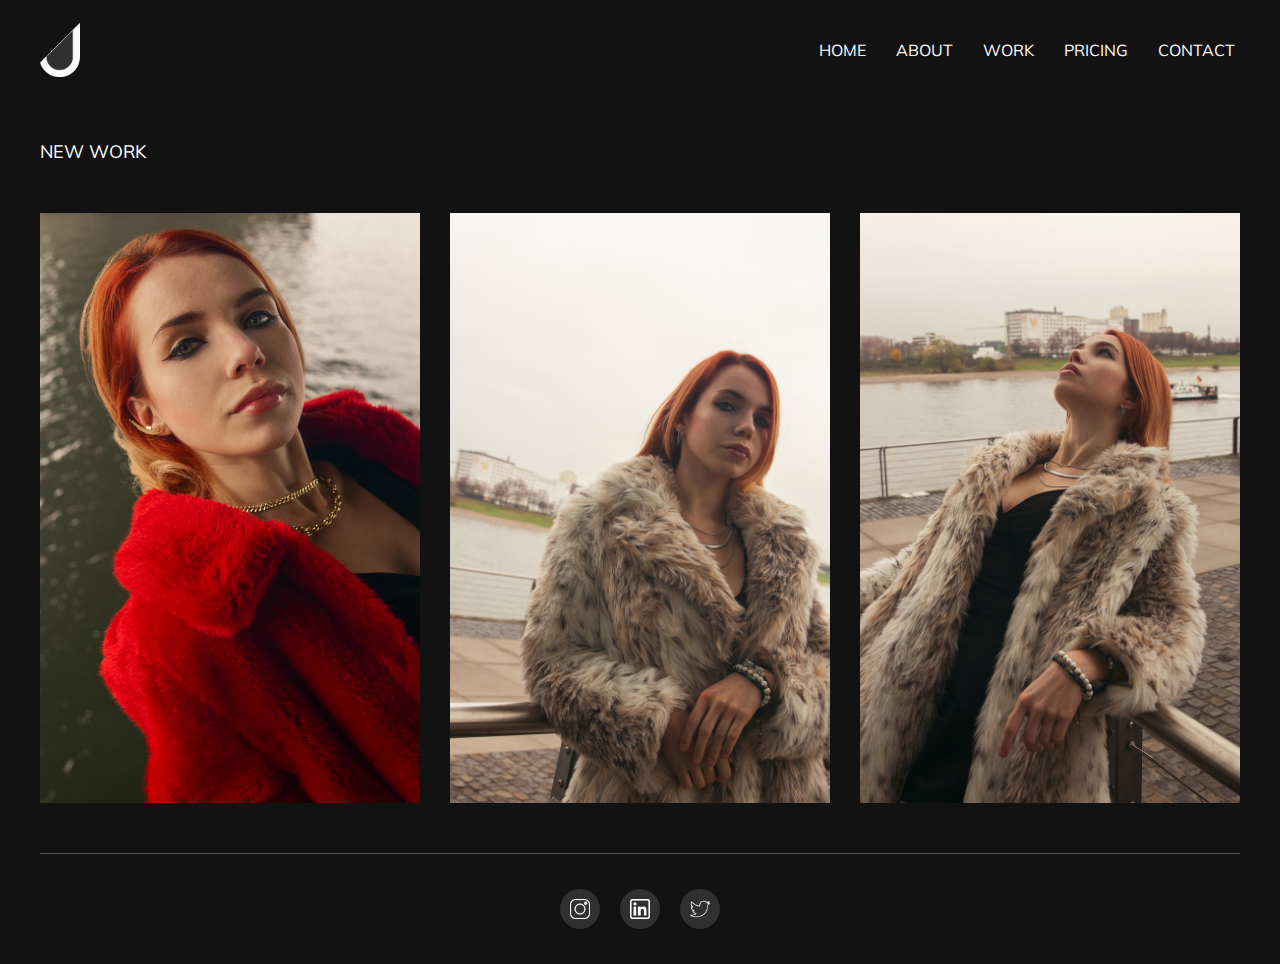
==== index.html @ 8b152672 "Added hamburger button. Small fix" ====
<!DOCTYPE html>
<html lang="en">
<head>
    <meta charset="UTF-8">
    <meta http-equiv="X-UA-Compatible" content="IE=edge">
    <meta name="viewport" content="width=device-width, initial-scale=1.0">
    <link rel="stylesheet" href="css/style.css">
    <title>Photographer</title>
</head>
<body>
    
    <div class="wrapper">

        <div class="container c_header">
            <header class="header">
                <div class="logo-block">
                    <img src="img/logo.png" alt="Logo" class="logo__image">
                </div>
                <div class="hamburger">
                    <div class="line"></div>
                    <div class="line"></div>
                    <div class="line"></div>
                </div>
                <nav class="nav-block">
                    <a href="index.html" class="link">
                        <span class="link__text">Home</span>
                    </a>
                    <a href="pages/about.html" class="link">
                        <span class="link__text">About</span>
                    </a>
                    <a href="pages/work.html" class="link">
                        <span class="link__text">Work</span>
                    </a>
                    <a href="pages/pricing.html" class="link">
                        <span class="link__text">Pricing</span>
                    </a>
                    <a href="pages/contact.html" class="link">
                        <span class="link__text">Contact</span>
                    </a>
                </nav>
            </header>

        </div>

        <div class="container c_main">
            <main class="main">
                <section class="content">
                    <h2 class="title">New work</h2>
                    <div class="gallery">
                        <div class="photo-block">
                            <img src="img/main_1.jpg" alt="Photo" class="photo">
                        </div>
                        <div class="photo-block">
                            <img src="img/main_2.jpg" alt="Photo" class="photo">
                        </div>
                        <div class="photo-block">
                            <img src="img/main_3.jpg" alt="Photo" class="photo">
                        </div>
                    </div>
                </section>
            </main>
        </div>

        <div class="container c_footer">
            <footer class="footer">
                <div class="line"></div>
                <div class="media-block">
                    <a href="https://www.instagram.com/" class="social">
                        <img src="img/instagram.png" alt="Instagram" class="icon">
                    </a>
                    <a href="https://www.linkedin.com/" class="social">
                        <img src="img/linkedin.png" alt="Linkedin" class="icon">
                    </a>
                    <a href="https://twitter.com/" class="social">
                        <img src="img/twitter.png" alt="Twitter" class="icon">
                    </a>
                </div>
            </footer>
        </div>

    </div>

    <script src="js/script.js"></script>
</body>
</html>
---- css/style.css ----
/* Fonts */
@import url("https://fonts.googleapis.com/css2?family=Mulish&display=swap");
/* Import styles */
body {
  margin: 0;
  padding: 0;
  font-family: "Mulish";
  font-size: 16px;
  background: #121212;
}

h1, h2, h3, h4, h5, h6, ul, li, a, p {
  margin: 0;
  padding: 0;
  text-decoration: none;
  list-style-type: none;
}

.wrapper {
  display: -webkit-box;
  display: -ms-flexbox;
  display: flex;
  -webkit-box-orient: vertical;
  -webkit-box-direction: normal;
      -ms-flex-direction: column;
          flex-direction: column;
  min-height: 100vh;
}

.container {
  min-width: 1200px;
  max-width: 1200px;
  padding: 0 15px;
  margin: 0 auto;
  -webkit-box-sizing: content-box;
          box-sizing: content-box;
}

.c_main {
  display: -webkit-box;
  display: -ms-flexbox;
  display: flex;
  -webkit-box-flex: 1;
      -ms-flex: 1 1 auto;
          flex: 1 1 auto;
}

/* Background */
.background {
  position: fixed;
  z-index: -1;
  display: -webkit-box;
  display: -ms-flexbox;
  display: flex;
  width: 100%;
  height: 100vh;
}
.background .cover {
  position: absolute;
  width: 100%;
  height: 100%;
  background: rgba(16, 16, 16, 0.5);
}
.background .photo {
  width: 100%;
  height: 100%;
  -o-object-fit: cover;
     object-fit: cover;
}

@media (max-width: 1024px) {
  .container {
    min-width: 994px;
    max-width: 994px;
    padding: 0 15px;
    margin: 0 auto;
    -webkit-box-sizing: content-box;
            box-sizing: content-box;
  }
}
@media (max-width: 768px) {
  .container {
    min-width: 738px;
    max-width: 738px;
    padding: 0 15px;
    margin: 0 auto;
    -webkit-box-sizing: content-box;
            box-sizing: content-box;
  }
}
@media (max-width: 425px) {
  .container {
    min-width: 395px;
    max-width: 395px;
    padding: 0 15px;
    margin: 0 auto;
    -webkit-box-sizing: content-box;
            box-sizing: content-box;
  }
}
@media (max-width: 375px) {
  .container {
    min-width: 345px;
    max-width: 345px;
    padding: 0 15px;
    margin: 0 auto;
    -webkit-box-sizing: content-box;
            box-sizing: content-box;
  }
}
@media (max-width: 325px) {
  .container {
    min-width: 345px;
    max-width: 345px;
    padding: 0 15px;
    margin: 0 auto;
    -webkit-box-sizing: content-box;
            box-sizing: content-box;
  }
}
.header {
  display: -webkit-box;
  display: -ms-flexbox;
  display: flex;
  -webkit-box-align: center;
      -ms-flex-align: center;
          align-items: center;
  -webkit-box-pack: justify;
      -ms-flex-pack: justify;
          justify-content: space-between;
  min-height: 100px;
  color: #fff;
}
.header .logo-block {
  display: -webkit-box;
  display: -ms-flexbox;
  display: flex;
  width: 40px;
  height: 54px;
}
.header .logo-block .logo__image {
  width: 100%;
  height: 100%;
}
.header .hamburger {
  display: none;
  -webkit-box-orient: vertical;
  -webkit-box-direction: normal;
      -ms-flex-direction: column;
          flex-direction: column;
  -webkit-box-align: end;
      -ms-flex-align: end;
          align-items: flex-end;
}
.header .hamburger > *:not(:last-child) {
  margin: 0 0 7px 0;
}
.header .hamburger .line {
  width: 35px;
  height: 2px;
  background: #fff;
  border-radius: 50%;
}
.header .hamburger .line:nth-child(1) {
  width: 30px;
}
.header .nav-block {
  display: -webkit-box;
  display: -ms-flexbox;
  display: flex;
}
.header .nav-block > *:not(:last-child) {
  margin: 0 20px 0 0;
}
.header .nav-block .link {
  display: -webkit-box;
  display: -ms-flexbox;
  display: flex;
  -webkit-box-align: center;
      -ms-flex-align: center;
          align-items: center;
  color: inherit;
  text-transform: uppercase;
  height: 100px;
  padding: 0 5px;
}

@media (max-width: 1024px) {
  .header {
    display: -webkit-box;
    display: -ms-flexbox;
    display: flex;
    -webkit-box-align: center;
        -ms-flex-align: center;
            align-items: center;
    -webkit-box-pack: justify;
        -ms-flex-pack: justify;
            justify-content: space-between;
    min-height: 100px;
    color: #fff;
  }
  .header .logo-block {
    display: -webkit-box;
    display: -ms-flexbox;
    display: flex;
    width: 40px;
    height: 54px;
  }
  .header .logo-block .logo__image {
    width: 100%;
    height: 100%;
  }
  .header .hamburger {
    display: none;
    -webkit-box-orient: vertical;
    -webkit-box-direction: normal;
        -ms-flex-direction: column;
            flex-direction: column;
    -webkit-box-align: end;
        -ms-flex-align: end;
            align-items: flex-end;
  }
  .header .hamburger > *:not(:last-child) {
    margin: 0 0 7px 0;
  }
  .header .hamburger .line {
    width: 35px;
    height: 2px;
    background: #fff;
    border-radius: 50%;
  }
  .header .hamburger .line:nth-child(1) {
    width: 30px;
  }
  .header .nav-block {
    display: -webkit-box;
    display: -ms-flexbox;
    display: flex;
  }
  .header .nav-block > *:not(:last-child) {
    margin: 0 20px 0 0;
  }
  .header .nav-block .link {
    display: -webkit-box;
    display: -ms-flexbox;
    display: flex;
    -webkit-box-align: center;
        -ms-flex-align: center;
            align-items: center;
    color: inherit;
    text-transform: uppercase;
    height: 100px;
    padding: 0 5px;
  }
}
@media (max-width: 768px) {
  .header {
    display: -webkit-box;
    display: -ms-flexbox;
    display: flex;
    -webkit-box-align: center;
        -ms-flex-align: center;
            align-items: center;
    -webkit-box-pack: justify;
        -ms-flex-pack: justify;
            justify-content: space-between;
    min-height: 100px;
    color: #fff;
  }
  .header .logo-block {
    display: -webkit-box;
    display: -ms-flexbox;
    display: flex;
    width: 40px;
    height: 54px;
  }
  .header .logo-block .logo__image {
    width: 100%;
    height: 100%;
  }
  .header .hamburger {
    display: -webkit-box;
    display: -ms-flexbox;
    display: flex;
    -webkit-box-orient: vertical;
    -webkit-box-direction: normal;
        -ms-flex-direction: column;
            flex-direction: column;
    -webkit-box-align: end;
        -ms-flex-align: end;
            align-items: flex-end;
  }
  .header .hamburger > *:not(:last-child) {
    margin: 0 0 7px 0;
  }
  .header .hamburger .line {
    width: 35px;
    height: 2px;
    background: #fff;
    border-radius: 50%;
  }
  .header .hamburger .line:nth-child(1) {
    width: 30px;
  }
  .header .nav-block {
    display: none;
  }
  .header .nav-block > *:not(:last-child) {
    margin: 0 20px 0 0;
  }
  .header .nav-block .link {
    display: -webkit-box;
    display: -ms-flexbox;
    display: flex;
    -webkit-box-align: center;
        -ms-flex-align: center;
            align-items: center;
    color: inherit;
    text-transform: uppercase;
    height: 100px;
    padding: 0 5px;
  }
}
@media (max-width: 425px) {
  .header {
    display: -webkit-box;
    display: -ms-flexbox;
    display: flex;
    -webkit-box-align: center;
        -ms-flex-align: center;
            align-items: center;
    -webkit-box-pack: justify;
        -ms-flex-pack: justify;
            justify-content: space-between;
    min-height: 100px;
    color: #fff;
  }
  .header .logo-block {
    display: -webkit-box;
    display: -ms-flexbox;
    display: flex;
    width: 40px;
    height: 54px;
  }
  .header .logo-block .logo__image {
    width: 100%;
    height: 100%;
  }
  .header .hamburger {
    display: -webkit-box;
    display: -ms-flexbox;
    display: flex;
    -webkit-box-orient: vertical;
    -webkit-box-direction: normal;
        -ms-flex-direction: column;
            flex-direction: column;
    -webkit-box-align: end;
        -ms-flex-align: end;
            align-items: flex-end;
  }
  .header .hamburger > *:not(:last-child) {
    margin: 0 0 7px 0;
  }
  .header .hamburger .line {
    width: 35px;
    height: 2px;
    background: #fff;
    border-radius: 50%;
  }
  .header .hamburger .line:nth-child(1) {
    width: 30px;
  }
  .header .nav-block {
    display: none;
  }
  .header .nav-block > *:not(:last-child) {
    margin: 0 20px 0 0;
  }
  .header .nav-block .link {
    display: -webkit-box;
    display: -ms-flexbox;
    display: flex;
    -webkit-box-align: center;
        -ms-flex-align: center;
            align-items: center;
    color: inherit;
    text-transform: uppercase;
    height: 100px;
    padding: 0 5px;
  }
}
@media (max-width: 375px) {
  .header {
    display: -webkit-box;
    display: -ms-flexbox;
    display: flex;
    -webkit-box-align: center;
        -ms-flex-align: center;
            align-items: center;
    -webkit-box-pack: justify;
        -ms-flex-pack: justify;
            justify-content: space-between;
    min-height: 100px;
    color: #fff;
  }
  .header .logo-block {
    display: -webkit-box;
    display: -ms-flexbox;
    display: flex;
    width: 40px;
    height: 54px;
  }
  .header .logo-block .logo__image {
    width: 100%;
    height: 100%;
  }
  .header .hamburger {
    display: -webkit-box;
    display: -ms-flexbox;
    display: flex;
    -webkit-box-orient: vertical;
    -webkit-box-direction: normal;
        -ms-flex-direction: column;
            flex-direction: column;
    -webkit-box-align: end;
        -ms-flex-align: end;
            align-items: flex-end;
  }
  .header .hamburger > *:not(:last-child) {
    margin: 0 0 7px 0;
  }
  .header .hamburger .line {
    width: 35px;
    height: 2px;
    background: #fff;
    border-radius: 50%;
  }
  .header .hamburger .line:nth-child(1) {
    width: 30px;
  }
  .header .nav-block {
    display: none;
  }
  .header .nav-block > *:not(:last-child) {
    margin: 0 20px 0 0;
  }
  .header .nav-block .link {
    display: -webkit-box;
    display: -ms-flexbox;
    display: flex;
    -webkit-box-align: center;
        -ms-flex-align: center;
            align-items: center;
    color: inherit;
    text-transform: uppercase;
    height: 100px;
    padding: 0 5px;
  }
}
@media (max-width: 320px) {
  .header {
    display: -webkit-box;
    display: -ms-flexbox;
    display: flex;
    -webkit-box-align: center;
        -ms-flex-align: center;
            align-items: center;
    -webkit-box-pack: justify;
        -ms-flex-pack: justify;
            justify-content: space-between;
    min-height: 100px;
    color: #fff;
  }
  .header .logo-block {
    display: -webkit-box;
    display: -ms-flexbox;
    display: flex;
    width: 40px;
    height: 54px;
  }
  .header .logo-block .logo__image {
    width: 100%;
    height: 100%;
  }
  .header .hamburger {
    display: -webkit-box;
    display: -ms-flexbox;
    display: flex;
    -webkit-box-orient: vertical;
    -webkit-box-direction: normal;
        -ms-flex-direction: column;
            flex-direction: column;
    -webkit-box-align: end;
        -ms-flex-align: end;
            align-items: flex-end;
  }
  .header .hamburger > *:not(:last-child) {
    margin: 0 0 7px 0;
  }
  .header .hamburger .line {
    width: 35px;
    height: 2px;
    background: #fff;
    border-radius: 50%;
  }
  .header .hamburger .line:nth-child(1) {
    width: 30px;
  }
  .header .nav-block {
    display: none;
  }
  .header .nav-block > *:not(:last-child) {
    margin: 0 20px 0 0;
  }
  .header .nav-block .link {
    display: -webkit-box;
    display: -ms-flexbox;
    display: flex;
    -webkit-box-align: center;
        -ms-flex-align: center;
            align-items: center;
    color: inherit;
    text-transform: uppercase;
    height: 100px;
    padding: 0 5px;
  }
}
.main {
  width: 100%;
  min-height: 100%;
}

.content {
  display: -webkit-box;
  display: -ms-flexbox;
  display: flex;
  -webkit-box-orient: vertical;
  -webkit-box-direction: normal;
      -ms-flex-direction: column;
          flex-direction: column;
  padding: 40px 0 50px 0;
  -webkit-box-sizing: border-box;
          box-sizing: border-box;
  height: 100%;
  /* Home */
  /* About */
  /* Work */
  /* Pricing */
  /* Contact */
}
.content .title {
  font-family: inherit;
  font-size: 18px;
  font-weight: 400;
  text-transform: uppercase;
  color: #fff;
  margin: 0 0 50px 0;
}
.content .gallery {
  display: -webkit-box;
  display: -ms-flexbox;
  display: flex;
}
.content .gallery > *:not(:last-child) {
  margin: 0 30px 0 0;
}
.content .gallery .photo-block {
  -webkit-box-flex: 0;
      -ms-flex: 0 1 33.333%;
          flex: 0 1 33.333%;
  display: -webkit-box;
  display: -ms-flexbox;
  display: flex;
  height: 590px;
  overflow: hidden;
}
.content .gallery .photo-block .photo {
  width: 100%;
  height: 100%;
  -o-object-fit: cover;
     object-fit: cover;
  -webkit-transition: 1.3s ease-in-out;
  transition: 1.3s ease-in-out;
}
.content .gallery .photo-block .photo:hover {
  -webkit-transform: scale(1.05) rotate(1deg);
          transform: scale(1.05) rotate(1deg);
}
.content .title_margin {
  margin: 0 0 180px 0;
}
.content .text-block {
  margin: 0 200px;
}
.content .text-block > *:not(:last-child) {
  margin: 0 0 30px 0;
}
.content .description {
  font-size: 20px;
  color: #fff;
}
.content .gallery-work .block {
  display: -webkit-box;
  display: -ms-flexbox;
  display: flex;
  -ms-flex-wrap: wrap;
      flex-wrap: wrap;
  margin: 0 -15px;
}
.content .gallery-work .block_1 .card-block_1 > *:nth-child(1) {
  height: 380px;
}
.content .gallery-work .block_1 .card-block_1 > *:nth-child(2) {
  height: 570px;
}
.content .gallery-work .block_1 .card-block_2 > *:nth-child(1) {
  height: 980px;
}
.content .gallery-work .block_1 .card-block_3 > *:nth-child(1) {
  height: 570px;
}
.content .gallery-work .block_1 .card-block_3 > *:nth-child(2) {
  height: 380px;
}
.content .gallery-work .block_2 .card-block_1 > *:nth-child(1) {
  height: 980px;
}
.content .gallery-work .block_2 .card-block_2 > *:nth-child(1) {
  height: 494px;
}
.content .gallery-work .block_2 .card-block_2 > *:nth-child(2) {
  height: 456px;
}
.content .gallery-work .block_2 .card-block_3 > *:nth-child(1) {
  height: 418px;
}
.content .gallery-work .block_2 .card-block_3 > *:nth-child(2) {
  height: 532px;
}
.content .card-block {
  -webkit-box-flex: 1;
      -ms-flex: 1 1 33.333%;
          flex: 1 1 33.333%;
  padding: 0 15px;
  -webkit-box-sizing: border-box;
          box-sizing: border-box;
}
.content .card-block .photo-block {
  display: -webkit-box;
  display: -ms-flexbox;
  display: flex;
  margin: 0 0 30px 0;
  overflow: hidden;
}
.content .card-block .photo-block .photo {
  width: 100%;
  height: 100%;
  -o-object-fit: cover;
     object-fit: cover;
  -o-object-position: top;
     object-position: top;
  -webkit-transition: 1.3s ease-in-out;
  transition: 1.3s ease-in-out;
}
.content .card-block .photo-block .photo:hover {
  -webkit-transform: scale(1.05) rotate(1deg);
          transform: scale(1.05) rotate(1deg);
}
.content .orders-block {
  display: -webkit-box;
  display: -ms-flexbox;
  display: flex;
  -ms-flex-wrap: wrap;
      flex-wrap: wrap;
  margin: 0 -15px;
}
.content .orders-block .order-block {
  -webkit-box-flex: 0;
      -ms-flex: 0 0 33.333%;
          flex: 0 0 33.333%;
  display: -webkit-box;
  display: -ms-flexbox;
  display: flex;
  -webkit-box-orient: vertical;
  -webkit-box-direction: normal;
      -ms-flex-direction: column;
          flex-direction: column;
  padding: 0 15px;
  -webkit-box-sizing: border-box;
          box-sizing: border-box;
}
.content .orders-block .order-block .order {
  position: relative;
  height: 540px;
  margin: 0 0 35px 0;
}
.content .orders-block .order-block .order .photo {
  display: -webkit-box;
  display: -ms-flexbox;
  display: flex;
  width: 100%;
  height: 100%;
  -o-object-fit: cover;
     object-fit: cover;
}
.content .orders-block .order-block .order:hover .order__cover {
  opacity: 1;
}
.content .order__cover {
  position: absolute;
  display: -webkit-box;
  display: -ms-flexbox;
  display: flex;
  opacity: 0;
  -webkit-box-align: center;
      -ms-flex-align: center;
          align-items: center;
  -webkit-box-pack: center;
      -ms-flex-pack: center;
          justify-content: center;
  width: 100%;
  height: 100%;
  background: rgba(0, 0, 0, 0.5);
  -webkit-transition: 0.3s ease-in-out;
  transition: 0.3s ease-in-out;
}
.content .order__cover .bag-block {
  width: 30px;
  height: 30px;
  padding: 30px;
  border-radius: 50%;
  background: rgba(0, 0, 0, 0.5);
}
.content .order__cover .bag-block .icon {
  width: 100%;
  height: 100%;
}
.content .price {
  display: -webkit-box;
  display: -ms-flexbox;
  display: flex;
  -webkit-box-pack: center;
      -ms-flex-pack: center;
          justify-content: center;
  text-transform: uppercase;
  color: #fff;
}
.content .contact-block {
  display: -webkit-box;
  display: -ms-flexbox;
  display: flex;
  -webkit-box-orient: vertical;
  -webkit-box-direction: normal;
      -ms-flex-direction: column;
          flex-direction: column;
  height: 100%;
  padding: 50px 0 0 0;
}
.content .contact-block .contact-wrapper > *:not(:last-child) {
  margin: 0 0 20px 0;
}
.content .contact {
  display: -webkit-box;
  display: -ms-flexbox;
  display: flex;
}
.content .contact .contact__text {
  min-width: 165px;
  color: #fff;
}

.content_padding {
  padding: 40px 0 20px 0;
}

@media (max-width: 1024px) {
  .content {
    display: -webkit-box;
    display: -ms-flexbox;
    display: flex;
    -webkit-box-orient: vertical;
    -webkit-box-direction: normal;
        -ms-flex-direction: column;
            flex-direction: column;
    padding: 40px 0 50px 0;
    -webkit-box-sizing: border-box;
            box-sizing: border-box;
    height: 100%;
    /* Home */
    /* About */
    /* Work */
    /* Pricing */
    /* Contact */
  }
  .content .title {
    font-family: inherit;
    font-size: 16px;
    font-weight: 400;
    text-transform: uppercase;
    color: #fff;
    margin: 0 0 50px 0;
  }
  .content .gallery {
    display: -webkit-box;
    display: -ms-flexbox;
    display: flex;
  }
  .content .gallery > *:not(:last-child) {
    margin: 0 15px 0 0;
  }
  .content .gallery .photo-block {
    -webkit-box-flex: 0;
        -ms-flex: 0 1 33.333%;
            flex: 0 1 33.333%;
    display: -webkit-box;
    display: -ms-flexbox;
    display: flex;
    height: 530px;
    overflow: hidden;
  }
  .content .gallery .photo-block .photo {
    width: 100%;
    height: 100%;
    -o-object-fit: cover;
       object-fit: cover;
    -webkit-transition: 1.3s ease-in-out;
    transition: 1.3s ease-in-out;
  }
  .content .gallery .photo-block .photo:hover {
    -webkit-transform: scale(1.05) rotate(1deg);
            transform: scale(1.05) rotate(1deg);
  }
  .content .title_margin {
    margin: 0 0 180px 0;
  }
  .content .text-block {
    margin: 0 200px;
  }
  .content .text-block > *:not(:last-child) {
    margin: 0 0 30px 0;
  }
  .content .description {
    font-size: 20px;
    color: #fff;
  }
  .content .gallery-work .block {
    display: -webkit-box;
    display: -ms-flexbox;
    display: flex;
    -ms-flex-wrap: wrap;
        flex-wrap: wrap;
    margin: 0 -7.5px;
  }
  .content .gallery-work .block_1 .card-block_1 > *:nth-child(1) {
    height: 320px;
  }
  .content .gallery-work .block_1 .card-block_1 > *:nth-child(2) {
    height: 470px;
  }
  .content .gallery-work .block_1 .card-block_2 > *:nth-child(1) {
    height: 805px;
  }
  .content .gallery-work .block_1 .card-block_3 > *:nth-child(1) {
    height: 475px;
  }
  .content .gallery-work .block_1 .card-block_3 > *:nth-child(2) {
    height: 320px;
  }
  .content .gallery-work .block_2 .card-block_1 > *:nth-child(1) {
    height: 805px;
  }
  .content .gallery-work .block_2 .card-block_2 > *:nth-child(1) {
    height: 410px;
  }
  .content .gallery-work .block_2 .card-block_2 > *:nth-child(2) {
    height: 380px;
  }
  .content .gallery-work .block_2 .card-block_3 > *:nth-child(1) {
    height: 350px;
  }
  .content .gallery-work .block_2 .card-block_3 > *:nth-child(2) {
    height: 440px;
  }
  .content .card-block {
    -webkit-box-flex: 1;
        -ms-flex: 1 1 33.333%;
            flex: 1 1 33.333%;
    padding: 0 7.5px;
    -webkit-box-sizing: border-box;
            box-sizing: border-box;
  }
  .content .card-block .photo-block {
    display: -webkit-box;
    display: -ms-flexbox;
    display: flex;
    margin: 0 0 15px 0;
    overflow: hidden;
  }
  .content .card-block .photo-block .photo {
    width: 100%;
    height: 100%;
    -o-object-fit: cover;
       object-fit: cover;
    -webkit-transition: 1.3s ease-in-out;
    transition: 1.3s ease-in-out;
  }
  .content .card-block .photo-block .photo:hover {
    -webkit-transform: scale(1.05) rotate(1deg);
            transform: scale(1.05) rotate(1deg);
  }
  .content .orders-block {
    display: -webkit-box;
    display: -ms-flexbox;
    display: flex;
    -ms-flex-wrap: wrap;
        flex-wrap: wrap;
    margin: 0 -7.5px;
  }
  .content .orders-block .order-block {
    -webkit-box-flex: 0;
        -ms-flex: 0 0 33.333%;
            flex: 0 0 33.333%;
    display: -webkit-box;
    display: -ms-flexbox;
    display: flex;
    -webkit-box-orient: vertical;
    -webkit-box-direction: normal;
        -ms-flex-direction: column;
            flex-direction: column;
    padding: 0 7.5px;
    -webkit-box-sizing: border-box;
            box-sizing: border-box;
  }
  .content .orders-block .order-block .order {
    position: relative;
    height: 450px;
    margin: 0 0 35px 0;
  }
  .content .orders-block .order-block .order .photo {
    display: -webkit-box;
    display: -ms-flexbox;
    display: flex;
    width: 100%;
    height: 100%;
    -o-object-fit: cover;
       object-fit: cover;
  }
  .content .orders-block .order-block .order:hover .order__cover {
    opacity: 1;
  }
  .content .order__cover {
    position: absolute;
    display: -webkit-box;
    display: -ms-flexbox;
    display: flex;
    opacity: 0;
    -webkit-box-align: center;
        -ms-flex-align: center;
            align-items: center;
    -webkit-box-pack: center;
        -ms-flex-pack: center;
            justify-content: center;
    width: 100%;
    height: 100%;
    background: rgba(0, 0, 0, 0.5);
    -webkit-transition: 0.3s ease-in-out;
    transition: 0.3s ease-in-out;
  }
  .content .order__cover .bag-block {
    width: 30px;
    height: 30px;
    padding: 30px;
    border-radius: 50%;
    background: rgba(0, 0, 0, 0.5);
  }
  .content .order__cover .bag-block .icon {
    width: 100%;
    height: 100%;
  }
  .content .price {
    display: -webkit-box;
    display: -ms-flexbox;
    display: flex;
    -webkit-box-pack: center;
        -ms-flex-pack: center;
            justify-content: center;
    text-transform: uppercase;
    color: #fff;
  }
  .content .contact-block {
    display: -webkit-box;
    display: -ms-flexbox;
    display: flex;
    -webkit-box-orient: vertical;
    -webkit-box-direction: normal;
        -ms-flex-direction: column;
            flex-direction: column;
    height: 100%;
    padding: 50px 0 0 0;
  }
  .content .contact-block .contact-wrapper > *:not(:last-child) {
    margin: 0 0 20px 0;
  }
  .content .contact {
    display: -webkit-box;
    display: -ms-flexbox;
    display: flex;
  }
  .content .contact .contact__text {
    min-width: 165px;
    color: #fff;
  }
}
@media (max-width: 768px) {
  .content {
    display: -webkit-box;
    display: -ms-flexbox;
    display: flex;
    -webkit-box-orient: vertical;
    -webkit-box-direction: normal;
        -ms-flex-direction: column;
            flex-direction: column;
    padding: 40px 0 35px 0;
    -webkit-box-sizing: border-box;
            box-sizing: border-box;
    height: 100%;
    /* Home */
    /* About */
    /* Work */
    /* Pricing */
    /* Contact */
  }
  .content .title {
    font-family: inherit;
    font-size: 16px;
    font-weight: 400;
    text-transform: uppercase;
    color: #fff;
    margin: 0 0 50px 0;
  }
  .content .gallery {
    display: -webkit-box;
    display: -ms-flexbox;
    display: flex;
  }
  .content .gallery > *:not(:last-child) {
    margin: 0 15px 0 0;
  }
  .content .gallery .photo-block {
    -webkit-box-flex: 0;
        -ms-flex: 0 1 33.333%;
            flex: 0 1 33.333%;
    display: -webkit-box;
    display: -ms-flexbox;
    display: flex;
    height: 400px;
    overflow: hidden;
  }
  .content .gallery .photo-block .photo {
    width: 100%;
    height: 100%;
    -o-object-fit: cover;
       object-fit: cover;
    -webkit-transition: 1.3s ease-in-out;
    transition: 1.3s ease-in-out;
  }
  .content .gallery .photo-block .photo:hover {
    -webkit-transform: scale(1.05) rotate(1deg);
            transform: scale(1.05) rotate(1deg);
  }
  .content .title_margin {
    margin: 0 0 100px 0;
  }
  .content .text-block {
    margin: 0;
  }
  .content .text-block > *:not(:last-child) {
    margin: 0 0 30px 0;
  }
  .content .description {
    font-size: 18px;
    color: #fff;
  }
  .content .gallery-work .block {
    display: -webkit-box;
    display: -ms-flexbox;
    display: flex;
    -ms-flex-wrap: wrap;
        flex-wrap: wrap;
    margin: 0 -7.5px;
  }
  .content .gallery-work .block_1 .card-block_1 > *:nth-child(1) {
    height: 320px;
  }
  .content .gallery-work .block_1 .card-block_1 > *:nth-child(2) {
    height: 470px;
  }
  .content .gallery-work .block_1 .card-block_2 > *:nth-child(1) {
    height: 805px;
  }
  .content .gallery-work .block_1 .card-block_3 > *:nth-child(1) {
    height: 475px;
  }
  .content .gallery-work .block_1 .card-block_3 > *:nth-child(2) {
    height: 600px;
  }
  .content .gallery-work .block_2 .card-block_1 > *:nth-child(1) {
    height: 805px;
  }
  .content .gallery-work .block_2 .card-block_2 > *:nth-child(1) {
    height: 410px;
  }
  .content .gallery-work .block_2 .card-block_2 > *:nth-child(2) {
    height: 380px;
  }
  .content .gallery-work .block_2 .card-block_3 > *:nth-child(1) {
    height: 500px;
  }
  .content .gallery-work .block_2 .card-block_3 > *:nth-child(2) {
    height: 700px;
  }
  .content .card-block {
    -webkit-box-flex: 1;
        -ms-flex: 1 1 50%;
            flex: 1 1 50%;
    padding: 0 7.5px;
    -webkit-box-sizing: border-box;
            box-sizing: border-box;
  }
  .content .card-block .photo-block {
    display: -webkit-box;
    display: -ms-flexbox;
    display: flex;
    margin: 0 0 15px 0;
    overflow: hidden;
  }
  .content .card-block .photo-block .photo {
    width: 100%;
    height: 100%;
    -o-object-fit: cover;
       object-fit: cover;
    -o-object-position: top;
       object-position: top;
    -webkit-transition: 1.3s ease-in-out;
    transition: 1.3s ease-in-out;
  }
  .content .card-block .photo-block .photo:hover {
    -webkit-transform: scale(1.05) rotate(1deg);
            transform: scale(1.05) rotate(1deg);
  }
  .content .orders-block {
    display: -webkit-box;
    display: -ms-flexbox;
    display: flex;
    -ms-flex-wrap: wrap;
        flex-wrap: wrap;
    margin: 0 -7.5px;
  }
  .content .orders-block > *:not(:last-child) {
    margin: 0 0 35px 0;
  }
  .content .orders-block .order-block {
    -webkit-box-flex: 0;
        -ms-flex: 0 0 50%;
            flex: 0 0 50%;
    display: -webkit-box;
    display: -ms-flexbox;
    display: flex;
    -webkit-box-orient: vertical;
    -webkit-box-direction: normal;
        -ms-flex-direction: column;
            flex-direction: column;
    padding: 0 7.5px;
    -webkit-box-sizing: border-box;
            box-sizing: border-box;
  }
  .content .orders-block .order-block .order {
    position: relative;
    height: 450px;
    margin: 0 0 35px 0;
  }
  .content .orders-block .order-block .order .photo {
    display: -webkit-box;
    display: -ms-flexbox;
    display: flex;
    width: 100%;
    height: 100%;
    -o-object-fit: cover;
       object-fit: cover;
  }
  .content .orders-block .order-block .order:hover .order__cover {
    opacity: 1;
  }
  .content .order__cover {
    position: absolute;
    display: -webkit-box;
    display: -ms-flexbox;
    display: flex;
    opacity: 0;
    -webkit-box-align: center;
        -ms-flex-align: center;
            align-items: center;
    -webkit-box-pack: center;
        -ms-flex-pack: center;
            justify-content: center;
    width: 100%;
    height: 100%;
    background: rgba(0, 0, 0, 0.5);
    -webkit-transition: 0.3s ease-in-out;
    transition: 0.3s ease-in-out;
  }
  .content .order__cover .bag-block {
    width: 30px;
    height: 30px;
    padding: 30px;
    border-radius: 50%;
    background: rgba(0, 0, 0, 0.5);
  }
  .content .order__cover .bag-block .icon {
    width: 100%;
    height: 100%;
  }
  .content .price {
    display: -webkit-box;
    display: -ms-flexbox;
    display: flex;
    -webkit-box-pack: center;
        -ms-flex-pack: center;
            justify-content: center;
    text-transform: uppercase;
    color: #fff;
  }
  .content .contact-block {
    display: -webkit-box;
    display: -ms-flexbox;
    display: flex;
    -webkit-box-orient: vertical;
    -webkit-box-direction: normal;
        -ms-flex-direction: column;
            flex-direction: column;
    height: 100%;
    padding: 50px 0 0 0;
  }
  .content .contact-block .contact-wrapper > *:not(:last-child) {
    margin: 0 0 20px 0;
  }
  .content .contact {
    display: -webkit-box;
    display: -ms-flexbox;
    display: flex;
  }
  .content .contact .contact__text {
    min-width: 165px;
    color: #fff;
  }
}
@media (max-width: 425px) {
  .content {
    display: -webkit-box;
    display: -ms-flexbox;
    display: flex;
    -webkit-box-orient: vertical;
    -webkit-box-direction: normal;
        -ms-flex-direction: column;
            flex-direction: column;
    padding: 40px 0 35px 0;
    -webkit-box-sizing: border-box;
            box-sizing: border-box;
    height: 100%;
    /* Home */
    /* About */
    /* Work */
    /* Pricing */
    /* Contact */
  }
  .content .title {
    font-family: inherit;
    font-size: 16px;
    font-weight: 400;
    text-transform: uppercase;
    color: #fff;
    margin: 0 0 50px 0;
  }
  .content .gallery {
    display: -webkit-box;
    display: -ms-flexbox;
    display: flex;
    -ms-flex-wrap: wrap;
        flex-wrap: wrap;
  }
  .content .gallery > *:not(:last-child) {
    margin: 0 0 15px 0;
  }
  .content .gallery .photo-block {
    -webkit-box-flex: 0;
        -ms-flex: 0 1 100%;
            flex: 0 1 100%;
    display: -webkit-box;
    display: -ms-flexbox;
    display: flex;
    height: 500px;
    overflow: hidden;
  }
  .content .gallery .photo-block .photo {
    width: 100%;
    height: 100%;
    -o-object-fit: cover;
       object-fit: cover;
    -webkit-transition: 1.3s ease-in-out;
    transition: 1.3s ease-in-out;
  }
  .content .gallery .photo-block .photo:hover {
    -webkit-transform: scale(1.05) rotate(1deg);
            transform: scale(1.05) rotate(1deg);
  }
  .content .title_margin {
    margin: 0 0 100px 0;
  }
  .content .text-block {
    margin: 0;
  }
  .content .text-block > *:not(:last-child) {
    margin: 0 0 30px 0;
  }
  .content .description {
    font-size: 18px;
    color: #fff;
  }
  .content .gallery-work .block {
    display: -webkit-box;
    display: -ms-flexbox;
    display: flex;
    -ms-flex-wrap: wrap;
        flex-wrap: wrap;
    margin: 0 -7.5px;
  }
  .content .gallery-work .block_1 .card-block_1 > *:nth-child(1) {
    height: 450px;
  }
  .content .gallery-work .block_1 .card-block_1 > *:nth-child(2) {
    height: 665px;
  }
  .content .gallery-work .block_1 .card-block_2 > *:nth-child(1) {
    height: 600px;
  }
  .content .gallery-work .block_1 .card-block_3 > *:nth-child(1) {
    height: 420px;
  }
  .content .gallery-work .block_1 .card-block_3 > *:nth-child(2) {
    height: 450px;
  }
  .content .gallery-work .block_2 .card-block_1 > *:nth-child(1) {
    height: 600px;
  }
  .content .gallery-work .block_2 .card-block_2 > *:nth-child(1) {
    height: 550px;
  }
  .content .gallery-work .block_2 .card-block_2 > *:nth-child(2) {
    height: 450px;
  }
  .content .gallery-work .block_2 .card-block_3 > *:nth-child(1) {
    height: 450px;
  }
  .content .gallery-work .block_2 .card-block_3 > *:nth-child(2) {
    height: 500px;
  }
  .content .card-block {
    -webkit-box-flex: 1;
        -ms-flex: 1 1 100%;
            flex: 1 1 100%;
    padding: 0 7.5px;
    -webkit-box-sizing: border-box;
            box-sizing: border-box;
  }
  .content .card-block .photo-block {
    display: -webkit-box;
    display: -ms-flexbox;
    display: flex;
    margin: 0 0 15px 0;
    overflow: hidden;
  }
  .content .card-block .photo-block .photo {
    width: 100%;
    height: 100%;
    -o-object-fit: cover;
       object-fit: cover;
    -o-object-position: top;
       object-position: top;
    -webkit-transition: 1.3s ease-in-out;
    transition: 1.3s ease-in-out;
  }
  .content .card-block .photo-block .photo:hover {
    -webkit-transform: scale(1.05) rotate(1deg);
            transform: scale(1.05) rotate(1deg);
  }
  .content .orders-block {
    display: -webkit-box;
    display: -ms-flexbox;
    display: flex;
    -ms-flex-wrap: wrap;
        flex-wrap: wrap;
    margin: 0 -7.5px;
  }
  .content .orders-block > *:not(:last-child) {
    margin: 0 0 35px 0;
  }
  .content .orders-block .order-block {
    -webkit-box-flex: 0;
        -ms-flex: 0 0 100%;
            flex: 0 0 100%;
    display: -webkit-box;
    display: -ms-flexbox;
    display: flex;
    -webkit-box-orient: vertical;
    -webkit-box-direction: normal;
        -ms-flex-direction: column;
            flex-direction: column;
    padding: 0 7.5px;
    -webkit-box-sizing: border-box;
            box-sizing: border-box;
  }
  .content .orders-block .order-block .order {
    position: relative;
    height: 500px;
    margin: 0 0 35px 0;
  }
  .content .orders-block .order-block .order .photo {
    display: -webkit-box;
    display: -ms-flexbox;
    display: flex;
    width: 100%;
    height: 100%;
    -o-object-fit: cover;
       object-fit: cover;
  }
  .content .orders-block .order-block .order:hover .order__cover {
    opacity: 1;
  }
  .content .order__cover {
    position: absolute;
    display: -webkit-box;
    display: -ms-flexbox;
    display: flex;
    opacity: 0;
    -webkit-box-align: center;
        -ms-flex-align: center;
            align-items: center;
    -webkit-box-pack: center;
        -ms-flex-pack: center;
            justify-content: center;
    width: 100%;
    height: 100%;
    background: rgba(0, 0, 0, 0.5);
    -webkit-transition: 0.3s ease-in-out;
    transition: 0.3s ease-in-out;
  }
  .content .order__cover .bag-block {
    width: 30px;
    height: 30px;
    padding: 30px;
    border-radius: 50%;
    background: rgba(0, 0, 0, 0.5);
  }
  .content .order__cover .bag-block .icon {
    width: 100%;
    height: 100%;
  }
  .content .price {
    display: -webkit-box;
    display: -ms-flexbox;
    display: flex;
    -webkit-box-pack: center;
        -ms-flex-pack: center;
            justify-content: center;
    text-transform: uppercase;
    color: #fff;
  }
  .content .contact-block {
    display: -webkit-box;
    display: -ms-flexbox;
    display: flex;
    -webkit-box-orient: vertical;
    -webkit-box-direction: normal;
        -ms-flex-direction: column;
            flex-direction: column;
    height: 100%;
    padding: 50px 0 0 0;
  }
  .content .contact-block .contact-wrapper > *:not(:last-child) {
    margin: 0 0 20px 0;
  }
  .content .contact {
    display: -webkit-box;
    display: -ms-flexbox;
    display: flex;
  }
  .content .contact .contact__text {
    min-width: 165px;
    color: #fff;
  }
}
@media (max-width: 375px) {
  .content {
    display: -webkit-box;
    display: -ms-flexbox;
    display: flex;
    -webkit-box-orient: vertical;
    -webkit-box-direction: normal;
        -ms-flex-direction: column;
            flex-direction: column;
    padding: 40px 0 35px 0;
    -webkit-box-sizing: border-box;
            box-sizing: border-box;
    height: 100%;
    /* Home */
    /* About */
    /* Work */
    /* Pricing */
    /* Contact */
  }
  .content .title {
    font-family: inherit;
    font-size: 16px;
    font-weight: 400;
    text-transform: uppercase;
    color: #fff;
    margin: 0 0 50px 0;
  }
  .content .gallery {
    display: -webkit-box;
    display: -ms-flexbox;
    display: flex;
    -ms-flex-wrap: wrap;
        flex-wrap: wrap;
  }
  .content .gallery > *:not(:last-child) {
    margin: 0 0 15px 0;
  }
  .content .gallery .photo-block {
    -webkit-box-flex: 0;
        -ms-flex: 0 1 100%;
            flex: 0 1 100%;
    display: -webkit-box;
    display: -ms-flexbox;
    display: flex;
    height: 500px;
    overflow: hidden;
  }
  .content .gallery .photo-block .photo {
    width: 100%;
    height: 100%;
    -o-object-fit: cover;
       object-fit: cover;
    -webkit-transition: 1.3s ease-in-out;
    transition: 1.3s ease-in-out;
  }
  .content .gallery .photo-block .photo:hover {
    -webkit-transform: scale(1.05) rotate(1deg);
            transform: scale(1.05) rotate(1deg);
  }
  .content .title_margin {
    margin: 0 0 100px 0;
  }
  .content .text-block {
    margin: 0;
  }
  .content .text-block > *:not(:last-child) {
    margin: 0 0 30px 0;
  }
  .content .description {
    font-size: 18px;
    color: #fff;
  }
  .content .gallery-work .block {
    display: -webkit-box;
    display: -ms-flexbox;
    display: flex;
    -ms-flex-wrap: wrap;
        flex-wrap: wrap;
    margin: 0 -7.5px;
  }
  .content .gallery-work .block_1 .card-block_1 > *:nth-child(1) {
    height: 375px;
  }
  .content .gallery-work .block_1 .card-block_1 > *:nth-child(2) {
    height: 550px;
  }
  .content .gallery-work .block_1 .card-block_2 > *:nth-child(1) {
    height: 500px;
  }
  .content .gallery-work .block_1 .card-block_3 > *:nth-child(1) {
    height: 350px;
  }
  .content .gallery-work .block_1 .card-block_3 > *:nth-child(2) {
    height: 350px;
  }
  .content .gallery-work .block_2 .card-block_1 > *:nth-child(1) {
    height: 550px;
  }
  .content .gallery-work .block_2 .card-block_2 > *:nth-child(1) {
    height: 400px;
  }
  .content .gallery-work .block_2 .card-block_2 > *:nth-child(2) {
    height: 350px;
  }
  .content .gallery-work .block_2 .card-block_3 > *:nth-child(1) {
    height: 450px;
  }
  .content .gallery-work .block_2 .card-block_3 > *:nth-child(2) {
    height: 500px;
  }
  .content .card-block {
    -webkit-box-flex: 1;
        -ms-flex: 1 1 100%;
            flex: 1 1 100%;
    padding: 0 7.5px;
    -webkit-box-sizing: border-box;
            box-sizing: border-box;
  }
  .content .card-block .photo-block {
    display: -webkit-box;
    display: -ms-flexbox;
    display: flex;
    margin: 0 0 15px 0;
    overflow: hidden;
  }
  .content .card-block .photo-block .photo {
    width: 100%;
    height: 100%;
    -o-object-fit: cover;
       object-fit: cover;
    -o-object-position: top;
       object-position: top;
    -webkit-transition: 1.3s ease-in-out;
    transition: 1.3s ease-in-out;
  }
  .content .card-block .photo-block .photo:hover {
    -webkit-transform: scale(1.05) rotate(1deg);
            transform: scale(1.05) rotate(1deg);
  }
  .content .orders-block {
    display: -webkit-box;
    display: -ms-flexbox;
    display: flex;
    -ms-flex-wrap: wrap;
        flex-wrap: wrap;
    margin: 0 -7.5px;
  }
  .content .orders-block > *:not(:last-child) {
    margin: 0 0 35px 0;
  }
  .content .orders-block .order-block {
    -webkit-box-flex: 0;
        -ms-flex: 0 0 100%;
            flex: 0 0 100%;
    display: -webkit-box;
    display: -ms-flexbox;
    display: flex;
    -webkit-box-orient: vertical;
    -webkit-box-direction: normal;
        -ms-flex-direction: column;
            flex-direction: column;
    padding: 0 7.5px;
    -webkit-box-sizing: border-box;
            box-sizing: border-box;
  }
  .content .orders-block .order-block .order {
    position: relative;
    height: 500px;
    margin: 0 0 35px 0;
  }
  .content .orders-block .order-block .order .photo {
    display: -webkit-box;
    display: -ms-flexbox;
    display: flex;
    width: 100%;
    height: 100%;
    -o-object-fit: cover;
       object-fit: cover;
  }
  .content .orders-block .order-block .order:hover .order__cover {
    opacity: 1;
  }
  .content .order__cover {
    position: absolute;
    display: -webkit-box;
    display: -ms-flexbox;
    display: flex;
    opacity: 0;
    -webkit-box-align: center;
        -ms-flex-align: center;
            align-items: center;
    -webkit-box-pack: center;
        -ms-flex-pack: center;
            justify-content: center;
    width: 100%;
    height: 100%;
    background: rgba(0, 0, 0, 0.5);
    -webkit-transition: 0.3s ease-in-out;
    transition: 0.3s ease-in-out;
  }
  .content .order__cover .bag-block {
    width: 30px;
    height: 30px;
    padding: 30px;
    border-radius: 50%;
    background: rgba(0, 0, 0, 0.5);
  }
  .content .order__cover .bag-block .icon {
    width: 100%;
    height: 100%;
  }
  .content .price {
    display: -webkit-box;
    display: -ms-flexbox;
    display: flex;
    -webkit-box-pack: center;
        -ms-flex-pack: center;
            justify-content: center;
    text-transform: uppercase;
    color: #fff;
  }
  .content .contact-block {
    display: -webkit-box;
    display: -ms-flexbox;
    display: flex;
    -webkit-box-orient: vertical;
    -webkit-box-direction: normal;
        -ms-flex-direction: column;
            flex-direction: column;
    height: 100%;
    padding: 50px 0 0 0;
  }
  .content .contact-block .contact-wrapper > *:not(:last-child) {
    margin: 0 0 20px 0;
  }
  .content .contact {
    display: -webkit-box;
    display: -ms-flexbox;
    display: flex;
  }
  .content .contact .contact__text {
    min-width: 165px;
    color: #fff;
  }
}
@media (max-width: 325px) {
  .content {
    display: -webkit-box;
    display: -ms-flexbox;
    display: flex;
    -webkit-box-orient: vertical;
    -webkit-box-direction: normal;
        -ms-flex-direction: column;
            flex-direction: column;
    padding: 40px 0 35px 0;
    -webkit-box-sizing: border-box;
            box-sizing: border-box;
    height: 100%;
    /* Home */
    /* About */
    /* Work */
    /* Pricing */
    /* Contact */
  }
  .content .title {
    font-family: inherit;
    font-size: 16px;
    font-weight: 400;
    text-transform: uppercase;
    color: #fff;
    margin: 0 0 50px 0;
  }
  .content .gallery {
    display: -webkit-box;
    display: -ms-flexbox;
    display: flex;
    -ms-flex-wrap: wrap;
        flex-wrap: wrap;
  }
  .content .gallery > *:not(:last-child) {
    margin: 0 0 15px 0;
  }
  .content .gallery .photo-block {
    -webkit-box-flex: 0;
        -ms-flex: 0 1 100%;
            flex: 0 1 100%;
    display: -webkit-box;
    display: -ms-flexbox;
    display: flex;
    height: 500px;
    overflow: hidden;
  }
  .content .gallery .photo-block .photo {
    width: 100%;
    height: 100%;
    -o-object-fit: cover;
       object-fit: cover;
    -webkit-transition: 1.3s ease-in-out;
    transition: 1.3s ease-in-out;
  }
  .content .gallery .photo-block .photo:hover {
    -webkit-transform: scale(1.05) rotate(1deg);
            transform: scale(1.05) rotate(1deg);
  }
  .content .title_margin {
    margin: 0 0 100px 0;
  }
  .content .text-block {
    margin: 0;
  }
  .content .text-block > *:not(:last-child) {
    margin: 0 0 30px 0;
  }
  .content .description {
    font-size: 18px;
    color: #fff;
  }
  .content .gallery-work .block {
    display: -webkit-box;
    display: -ms-flexbox;
    display: flex;
    -ms-flex-wrap: wrap;
        flex-wrap: wrap;
    margin: 0 -7.5px;
  }
  .content .gallery-work .block_1 .card-block_1 > *:nth-child(1) {
    height: 375px;
  }
  .content .gallery-work .block_1 .card-block_1 > *:nth-child(2) {
    height: 550px;
  }
  .content .gallery-work .block_1 .card-block_2 > *:nth-child(1) {
    height: 500px;
  }
  .content .gallery-work .block_1 .card-block_3 > *:nth-child(1) {
    height: 350px;
  }
  .content .gallery-work .block_1 .card-block_3 > *:nth-child(2) {
    height: 350px;
  }
  .content .gallery-work .block_2 .card-block_1 > *:nth-child(1) {
    height: 550px;
  }
  .content .gallery-work .block_2 .card-block_2 > *:nth-child(1) {
    height: 400px;
  }
  .content .gallery-work .block_2 .card-block_2 > *:nth-child(2) {
    height: 350px;
  }
  .content .gallery-work .block_2 .card-block_3 > *:nth-child(1) {
    height: 450px;
  }
  .content .gallery-work .block_2 .card-block_3 > *:nth-child(2) {
    height: 500px;
  }
  .content .card-block {
    -webkit-box-flex: 1;
        -ms-flex: 1 1 100%;
            flex: 1 1 100%;
    padding: 0 7.5px;
    -webkit-box-sizing: border-box;
            box-sizing: border-box;
  }
  .content .card-block .photo-block {
    display: -webkit-box;
    display: -ms-flexbox;
    display: flex;
    margin: 0 0 15px 0;
    overflow: hidden;
  }
  .content .card-block .photo-block .photo {
    width: 100%;
    height: 100%;
    -o-object-fit: cover;
       object-fit: cover;
    -o-object-position: top;
       object-position: top;
    -webkit-transition: 1.3s ease-in-out;
    transition: 1.3s ease-in-out;
  }
  .content .card-block .photo-block .photo:hover {
    -webkit-transform: scale(1.05) rotate(1deg);
            transform: scale(1.05) rotate(1deg);
  }
  .content .orders-block {
    display: -webkit-box;
    display: -ms-flexbox;
    display: flex;
    -ms-flex-wrap: wrap;
        flex-wrap: wrap;
    margin: 0 -7.5px;
  }
  .content .orders-block > *:not(:last-child) {
    margin: 0 0 35px 0;
  }
  .content .orders-block .order-block {
    -webkit-box-flex: 0;
        -ms-flex: 0 0 100%;
            flex: 0 0 100%;
    display: -webkit-box;
    display: -ms-flexbox;
    display: flex;
    -webkit-box-orient: vertical;
    -webkit-box-direction: normal;
        -ms-flex-direction: column;
            flex-direction: column;
    padding: 0 7.5px;
    -webkit-box-sizing: border-box;
            box-sizing: border-box;
  }
  .content .orders-block .order-block .order {
    position: relative;
    height: 500px;
    margin: 0 0 35px 0;
  }
  .content .orders-block .order-block .order .photo {
    display: -webkit-box;
    display: -ms-flexbox;
    display: flex;
    width: 100%;
    height: 100%;
    -o-object-fit: cover;
       object-fit: cover;
  }
  .content .orders-block .order-block .order:hover .order__cover {
    opacity: 1;
  }
  .content .order__cover {
    position: absolute;
    display: -webkit-box;
    display: -ms-flexbox;
    display: flex;
    opacity: 0;
    -webkit-box-align: center;
        -ms-flex-align: center;
            align-items: center;
    -webkit-box-pack: center;
        -ms-flex-pack: center;
            justify-content: center;
    width: 100%;
    height: 100%;
    background: rgba(0, 0, 0, 0.5);
    -webkit-transition: 0.3s ease-in-out;
    transition: 0.3s ease-in-out;
  }
  .content .order__cover .bag-block {
    width: 30px;
    height: 30px;
    padding: 30px;
    border-radius: 50%;
    background: rgba(0, 0, 0, 0.5);
  }
  .content .order__cover .bag-block .icon {
    width: 100%;
    height: 100%;
  }
  .content .price {
    display: -webkit-box;
    display: -ms-flexbox;
    display: flex;
    -webkit-box-pack: center;
        -ms-flex-pack: center;
            justify-content: center;
    text-transform: uppercase;
    color: #fff;
  }
  .content .contact-block {
    display: -webkit-box;
    display: -ms-flexbox;
    display: flex;
    -webkit-box-orient: vertical;
    -webkit-box-direction: normal;
        -ms-flex-direction: column;
            flex-direction: column;
    height: 100%;
    padding: 50px 0 0 0;
  }
  .content .contact-block .contact-wrapper > *:not(:last-child) {
    margin: 0 0 20px 0;
  }
  .content .contact {
    display: -webkit-box;
    display: -ms-flexbox;
    display: flex;
  }
  .content .contact .contact__text {
    min-width: 165px;
    color: #fff;
  }
}
.footer .line {
  width: 100%;
  height: 1px;
  background: rgba(255, 255, 255, 0.3);
}

.media-block {
  display: -webkit-box;
  display: -ms-flexbox;
  display: flex;
  -webkit-box-pack: center;
      -ms-flex-pack: center;
          justify-content: center;
  padding: 35px 0;
}
.media-block > *:not(:last-child) {
  margin: 0 20px 0 0;
}
.media-block .social {
  display: -webkit-box;
  display: -ms-flexbox;
  display: flex;
  width: 20px;
  height: 20px;
  padding: 10px;
  background: #303030;
  border-radius: 50%;
  -webkit-box-shadow: 0 2px 2px rgba(0, 0, 0, 0.15);
          box-shadow: 0 2px 2px rgba(0, 0, 0, 0.15);
  -webkit-transition: 0.3s ease-in-out;
  transition: 0.3s ease-in-out;
}
.media-block .social:hover {
  -webkit-transform: translateY(-5px);
          transform: translateY(-5px);
}
.media-block .social .icon {
  width: 100%;
  height: 100%;
  -o-object-fit: cover;
     object-fit: cover;
}
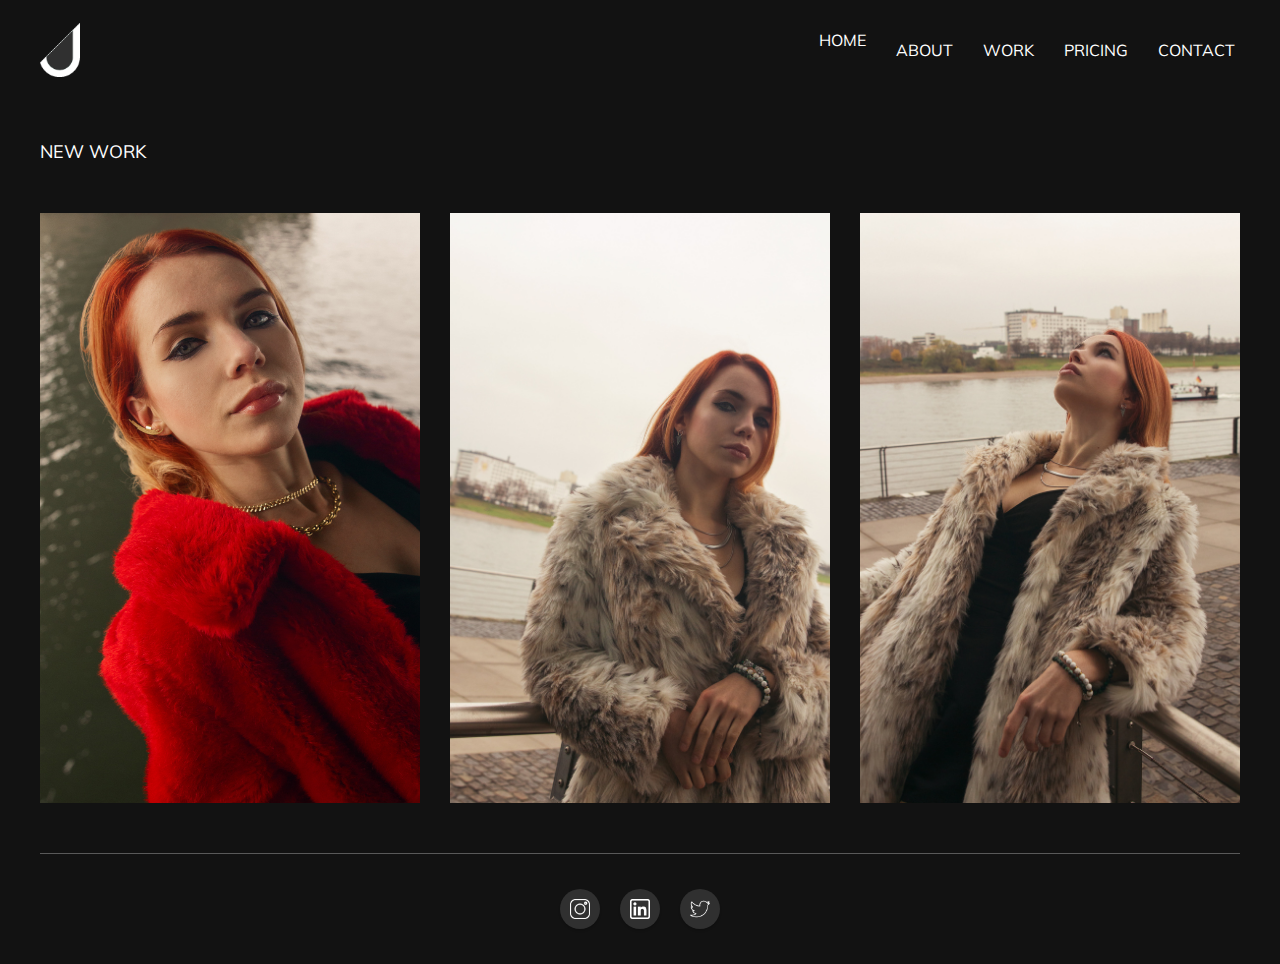
==== commit 6fe86ee5: "Added active tabs script" ====
--- a/index.html
+++ b/index.html
@@ -7,7 +7,7 @@
     <link rel="stylesheet" href="css/style.css">
     <title>Photographer</title>
 </head>
-<body>
+<body id="Home">
     
     <div class="wrapper">
 
--- a/css/style.css
+++ b/css/style.css
@@ -151,6 +151,7 @@
   -webkit-box-align: end;
       -ms-flex-align: end;
           align-items: flex-end;
+  cursor: pointer;
 }
 .header .hamburger > *:not(:last-child) {
   margin: 0 0 7px 0;
@@ -184,6 +185,10 @@
   height: 100px;
   padding: 0 5px;
 }
+.header .nav-block .link .active {
+  -webkit-transform: translateY(-10px);
+          transform: translateY(-10px);
+}
 
 @media (max-width: 1024px) {
   .header {
@@ -219,6 +224,7 @@
     -webkit-box-align: end;
         -ms-flex-align: end;
             align-items: flex-end;
+    cursor: pointer;
   }
   .header .hamburger > *:not(:last-child) {
     margin: 0 0 7px 0;
@@ -289,6 +295,7 @@
     -webkit-box-align: end;
         -ms-flex-align: end;
             align-items: flex-end;
+    cursor: pointer;
   }
   .header .hamburger > *:not(:last-child) {
     margin: 0 0 7px 0;
@@ -357,6 +364,7 @@
     -webkit-box-align: end;
         -ms-flex-align: end;
             align-items: flex-end;
+    cursor: pointer;
   }
   .header .hamburger > *:not(:last-child) {
     margin: 0 0 7px 0;
@@ -425,6 +433,7 @@
     -webkit-box-align: end;
         -ms-flex-align: end;
             align-items: flex-end;
+    cursor: pointer;
   }
   .header .hamburger > *:not(:last-child) {
     margin: 0 0 7px 0;
@@ -493,6 +502,7 @@
     -webkit-box-align: end;
         -ms-flex-align: end;
             align-items: flex-end;
+    cursor: pointer;
   }
   .header .hamburger > *:not(:last-child) {
     margin: 0 0 7px 0;
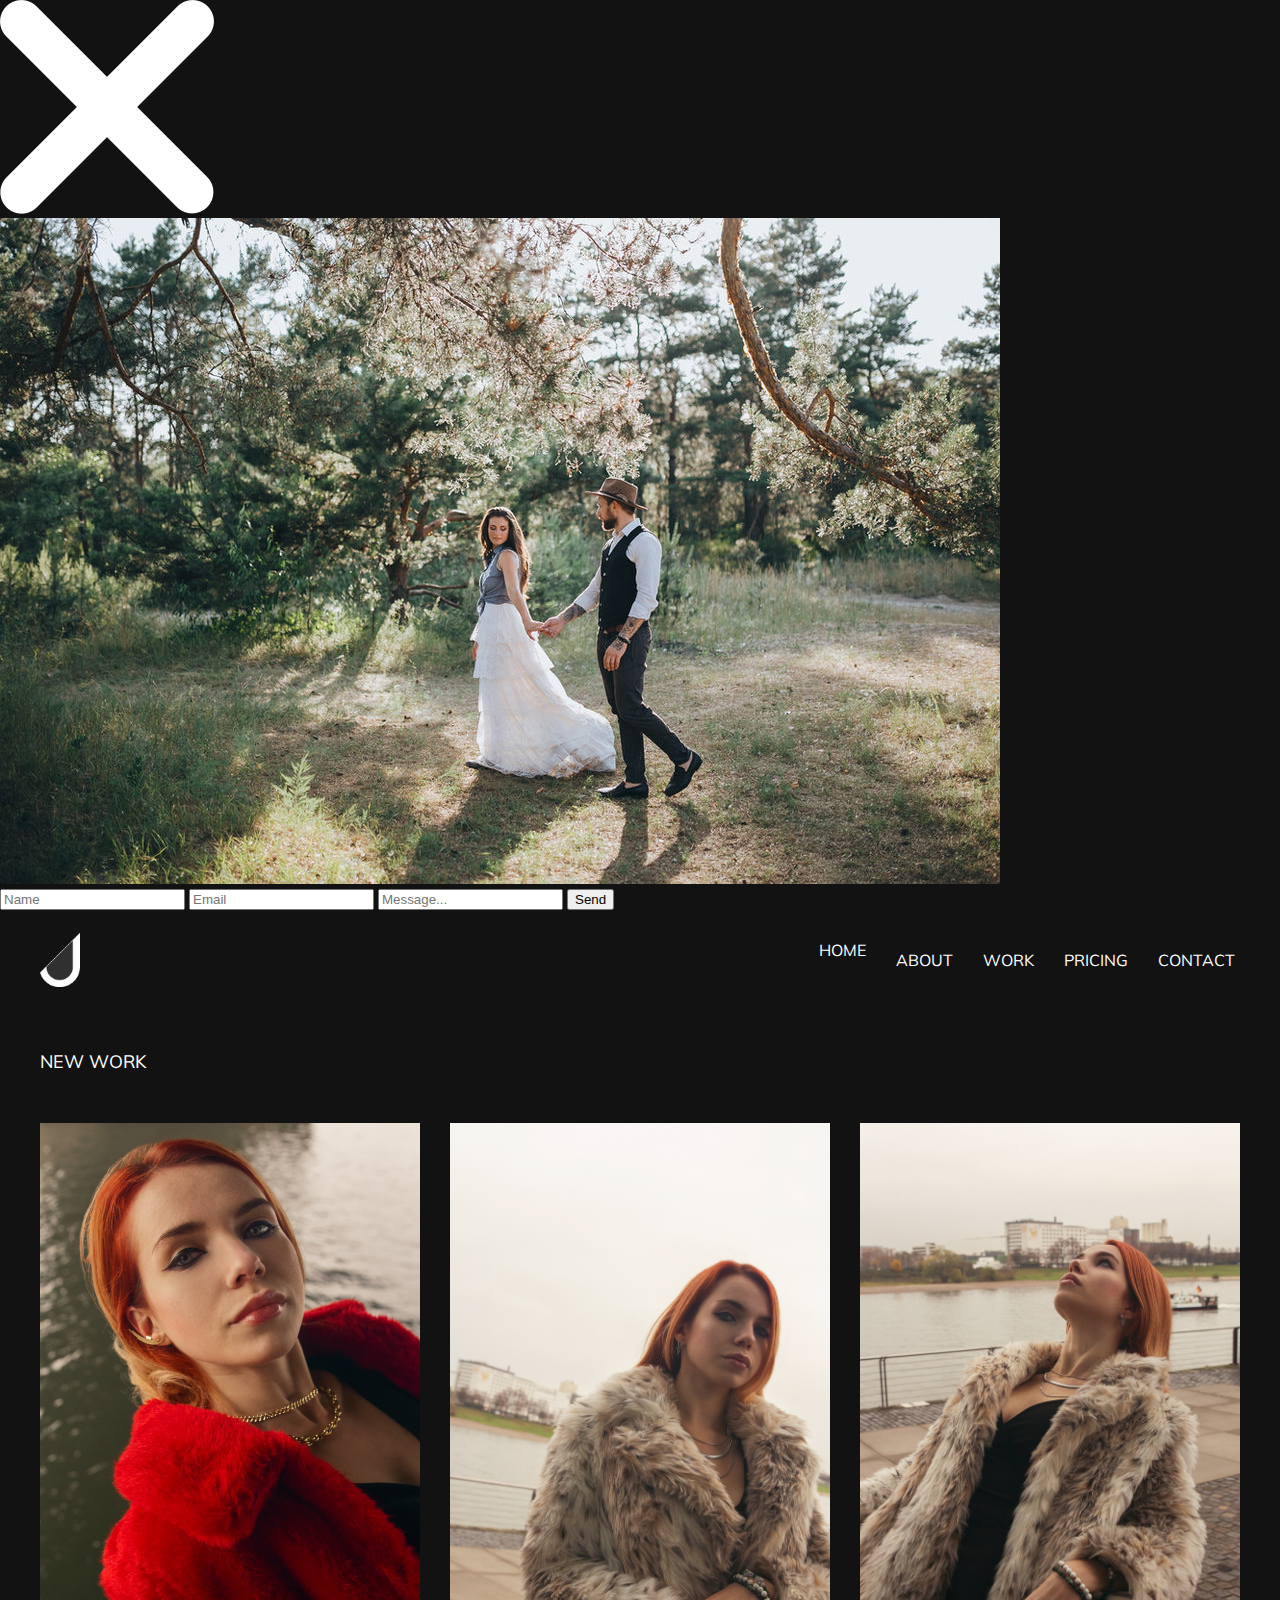
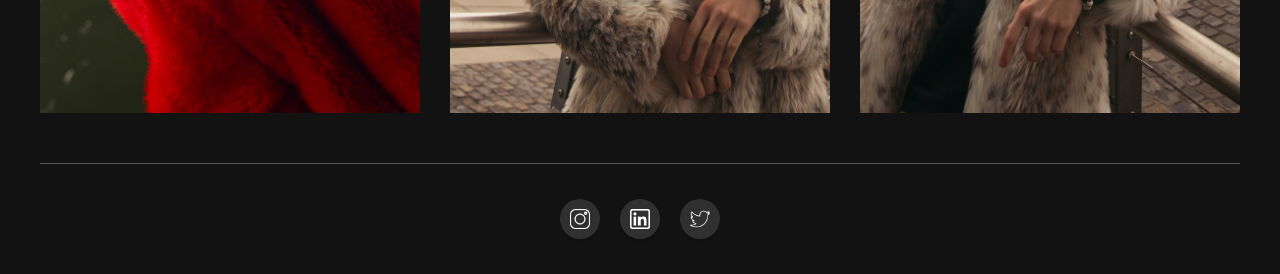
==== commit 42217726: "Added contact form" ====
--- a/index.html
+++ b/index.html
@@ -10,6 +10,29 @@
 <body id="Home">
     
     <div class="wrapper">
+
+        <div class="modal">
+            <div class="form-name">
+                <p class="name"></p>
+                <div class="close">
+                    <img src="img/close.png" alt="Close" class="icon">
+                </div>
+            </div>
+            <div class="form-block">
+                <div class="type-block">
+                    <div class="type">
+                        <p class="name"></p>
+                    </div>
+                    <img src="img/lovestory.jpg" alt="Photo" class="photo">
+                </div>
+                <div class="contact-block">
+                    <input type="text" class="input" placeholder="Name">
+                    <input type="text" class="input" placeholder="Email">
+                    <input type="text" class="input" placeholder="Message...">
+                    <button class="button">Send</button>
+                </div>
+            </div>
+        </div>
 
         <div class="container c_header">
             <header class="header">
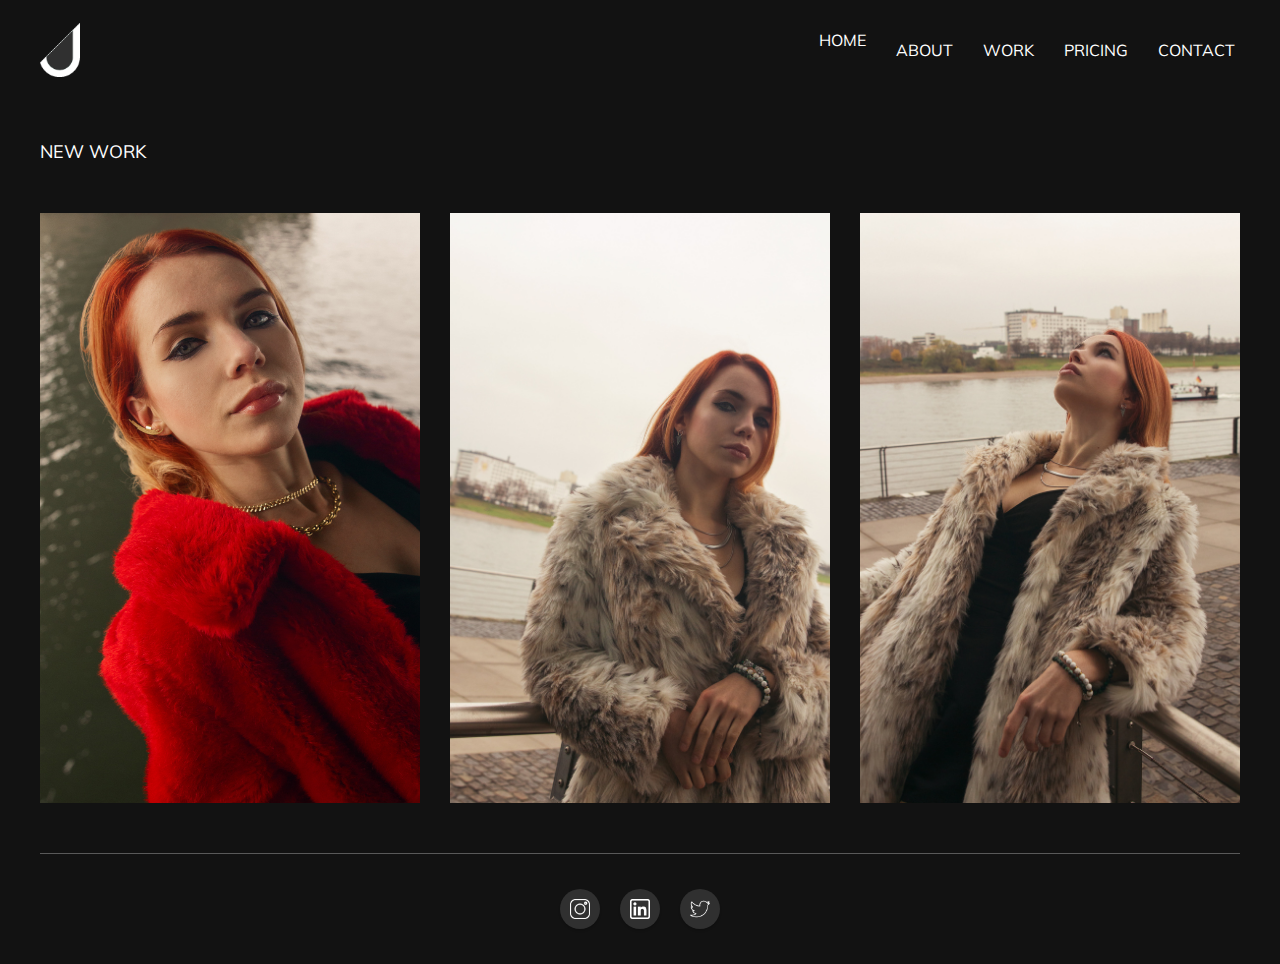
==== commit de91721f: "Added and stylized modal window" ====
--- a/index.html
+++ b/index.html
@@ -10,29 +10,6 @@
 <body id="Home">
     
     <div class="wrapper">
-
-        <div class="modal">
-            <div class="form-name">
-                <p class="name"></p>
-                <div class="close">
-                    <img src="img/close.png" alt="Close" class="icon">
-                </div>
-            </div>
-            <div class="form-block">
-                <div class="type-block">
-                    <div class="type">
-                        <p class="name"></p>
-                    </div>
-                    <img src="img/lovestory.jpg" alt="Photo" class="photo">
-                </div>
-                <div class="contact-block">
-                    <input type="text" class="input" placeholder="Name">
-                    <input type="text" class="input" placeholder="Email">
-                    <input type="text" class="input" placeholder="Message...">
-                    <button class="button">Send</button>
-                </div>
-            </div>
-        </div>
 
         <div class="container c_header">
             <header class="header">
--- a/css/style.css
+++ b/css/style.css
@@ -24,6 +24,9 @@
   -webkit-box-direction: normal;
       -ms-flex-direction: column;
           flex-direction: column;
+  -webkit-box-align: center;
+      -ms-flex-align: center;
+          align-items: center;
   min-height: 100vh;
 }
 
@@ -119,6 +122,8 @@
   }
 }
 .header {
+  position: relative;
+  z-index: 16;
   display: -webkit-box;
   display: -ms-flexbox;
   display: flex;
@@ -783,6 +788,217 @@
   padding: 40px 0 20px 0;
 }
 
+.modal-wrapper {
+  display: -webkit-box;
+  display: -ms-flexbox;
+  display: flex;
+  -webkit-box-pack: center;
+      -ms-flex-pack: center;
+          justify-content: center;
+  -webkit-box-align: start;
+      -ms-flex-align: start;
+          align-items: start;
+  position: fixed;
+  z-index: 15;
+  width: 100%;
+  height: 100%;
+}
+
+.modal {
+  position: relative;
+  display: block;
+  top: 20%;
+  width: 640px;
+  z-index: 15;
+  background: #121212;
+  -webkit-box-shadow: 0 0 15px 5px rgba(0, 0, 0, 0.25);
+          box-shadow: 0 0 15px 5px rgba(0, 0, 0, 0.25);
+}
+
+.bg {
+  position: absolute;
+  width: 100%;
+  height: 100%;
+  background: rgba(0, 0, 0, 0.5);
+}
+
+.form-name {
+  display: -webkit-box;
+  display: -ms-flexbox;
+  display: flex;
+  -webkit-box-align: center;
+      -ms-flex-align: center;
+          align-items: center;
+  background: #202020;
+  height: 45px;
+}
+.form-name .name {
+  display: -webkit-box;
+  display: -ms-flexbox;
+  display: flex;
+  -webkit-box-align: center;
+      -ms-flex-align: center;
+          align-items: center;
+  -webkit-box-pack: center;
+      -ms-flex-pack: center;
+          justify-content: center;
+  width: 100%;
+  height: 100%;
+  color: #fff;
+  margin: 0 -40px 0 0;
+}
+.form-name .close {
+  display: -webkit-box;
+  display: -ms-flexbox;
+  display: flex;
+  padding: 13px;
+  outline: none;
+  border: none;
+  background: transparent;
+  cursor: pointer;
+}
+.form-name .close .icon {
+  width: 14px;
+  height: 14px;
+  -o-object-fit: cover;
+     object-fit: cover;
+}
+
+.form-block {
+  display: -webkit-box;
+  display: -ms-flexbox;
+  display: flex;
+}
+.form-block .type-block {
+  -webkit-box-flex: 0;
+      -ms-flex: 0 0 50%;
+          flex: 0 0 50%;
+  position: relative;
+  display: -webkit-box;
+  display: -ms-flexbox;
+  display: flex;
+  height: 460px;
+}
+.form-block .type-block .type {
+  position: absolute;
+  bottom: 0;
+  width: 100%;
+  padding: 25px 20px;
+  background: rgba(0, 0, 0, 0.5);
+  -webkit-box-sizing: border-box;
+          box-sizing: border-box;
+}
+.form-block .type-block .type .name {
+  font-size: 18px;
+  color: #fff;
+}
+.form-block .type-block .photo {
+  width: 100%;
+  height: 100%;
+  -o-object-fit: cover;
+     object-fit: cover;
+}
+.form-block .contact-block {
+  -webkit-box-flex: 0;
+      -ms-flex: 0 0 50%;
+          flex: 0 0 50%;
+  display: -webkit-box;
+  display: -ms-flexbox;
+  display: flex;
+  -webkit-box-orient: vertical;
+  -webkit-box-direction: normal;
+      -ms-flex-direction: column;
+          flex-direction: column;
+  -webkit-box-pack: center;
+      -ms-flex-pack: center;
+          justify-content: center;
+  padding: 0 31px;
+  -webkit-box-sizing: border-box;
+          box-sizing: border-box;
+}
+.form-block .contact-block > *:not(:last-child) {
+  margin: 0 0 15px 0;
+}
+.form-block .contact-block .input {
+  display: -webkit-box;
+  display: -ms-flexbox;
+  display: flex;
+  -webkit-box-align: center;
+      -ms-flex-align: center;
+          align-items: center;
+  height: 40px;
+}
+.form-block .contact-block .input, .form-block .contact-block .textarea {
+  font-size: 14px;
+  outline: none;
+  border: none;
+  padding: 5px 15px;
+  -webkit-box-sizing: border-box;
+          box-sizing: border-box;
+  background: #202020;
+  color: #fff;
+}
+.form-block .contact-block .input:focus, .form-block .contact-block .textarea:focus {
+  -webkit-box-shadow: 0 0 7px 3px rgba(0, 0, 0, 0.1);
+          box-shadow: 0 0 7px 3px rgba(0, 0, 0, 0.1);
+}
+.form-block .contact-block .textarea {
+  min-height: 125px;
+  max-height: 250px;
+  min-width: 258px;
+  max-width: 258px;
+}
+.form-block .contact-block .button {
+  display: -webkit-box;
+  display: -ms-flexbox;
+  display: flex;
+  -webkit-box-align: center;
+      -ms-flex-align: center;
+          align-items: center;
+  -webkit-box-pack: center;
+      -ms-flex-pack: center;
+          justify-content: center;
+  width: 100%;
+  height: 40px;
+  outline: none;
+  border: 1px solid #202020;
+  background: transparent;
+  color: #fff;
+  font-family: inherit;
+  font-size: 16px;
+  cursor: pointer;
+  -webkit-transition: 0.3s ease-in-out;
+  transition: 0.3s ease-in-out;
+}
+.form-block .contact-block .button:hover {
+  background: #202020;
+}
+.form-block .contact-block ::-webkit-input-placeholder {
+  font-family: inherit;
+  font-size: 14px;
+  color: #fff;
+}
+.form-block .contact-block ::-moz-placeholder {
+  font-family: inherit;
+  font-size: 14px;
+  color: #fff;
+}
+.form-block .contact-block :-ms-input-placeholder {
+  font-family: inherit;
+  font-size: 14px;
+  color: #fff;
+}
+.form-block .contact-block ::-ms-input-placeholder {
+  font-family: inherit;
+  font-size: 14px;
+  color: #fff;
+}
+.form-block .contact-block ::placeholder {
+  font-family: inherit;
+  font-size: 14px;
+  color: #fff;
+}
+
 @media (max-width: 1024px) {
   .content {
     display: -webkit-box;
